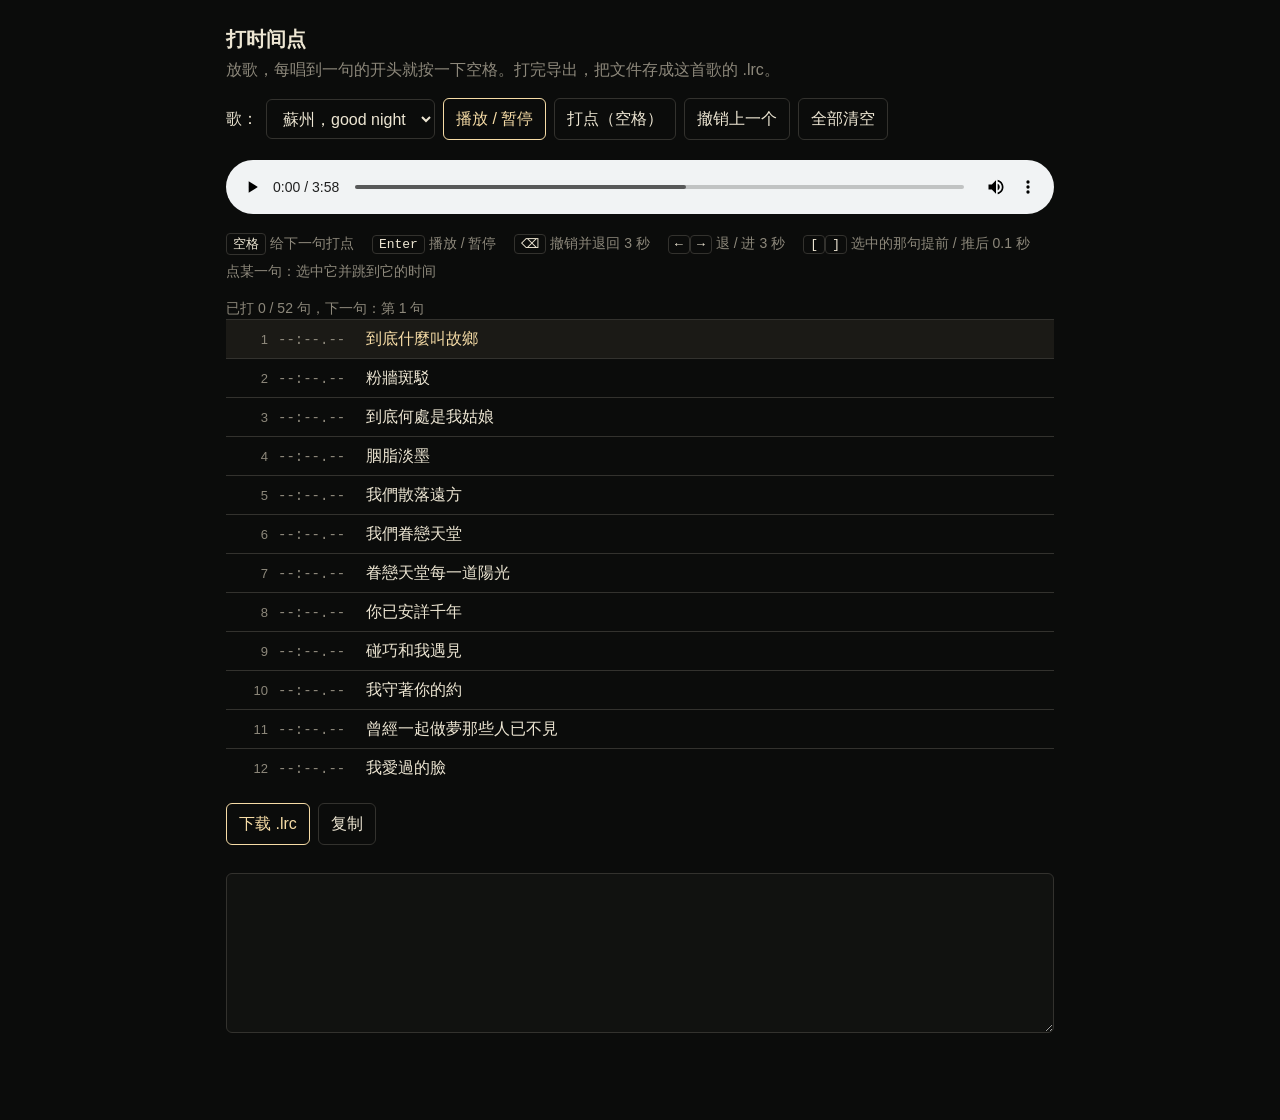
==== tools/timing.html @ f3742dd7 "Add lyrics for 蘇州，good night and a tap-to-time tool Lyrics are split one phrase per line and convert" ====
<!doctype html>
<html lang="zh-Hans">
<head>
<meta charset="utf-8">
<meta name="viewport" content="width=device-width, initial-scale=1">
<title>打时间点</title>
<link rel="icon" href="data:,">
<style>
  :root { --bg: #0B0C0B; --ink: #EDE6D3; --dim: #8d887b; --line: #33322e; --hot: #F6DCA6; }
  * { box-sizing: border-box; }
  body { margin: 0; background: var(--bg); color: var(--ink); font: 16px/1.5 -apple-system, "PingFang SC", "Microsoft YaHei", sans-serif; }
  main { max-width: 860px; margin: 0 auto; padding: 24px 16px 80px; }
  h1 { font-size: 20px; margin: 0 0 4px; font-weight: 600; }
  p { margin: 0 0 12px; color: var(--dim); }
  .bar { display: flex; flex-wrap: wrap; gap: 8px; align-items: center; margin: 16px 0; }
  select, button { font: inherit; color: var(--ink); background: none; border: 1px solid var(--line); border-radius: 6px; padding: 8px 12px; min-height: 40px; }
  button { cursor: pointer; }
  button:hover, select:hover { border-color: var(--dim); }
  button.primary { border-color: var(--hot); color: var(--hot); }
  audio { width: 100%; margin: 4px 0 12px; }
  kbd { display: inline-block; min-width: 22px; padding: 1px 6px; border: 1px solid var(--line); border-radius: 4px; font: 13px ui-monospace, Menlo, monospace; color: var(--ink); text-align: center; }
  .keys { display: flex; flex-wrap: wrap; gap: 6px 18px; color: var(--dim); font-size: 14px; margin-bottom: 16px; }
  ol { list-style: none; margin: 0; padding: 0; border-top: 1px solid var(--line); max-height: 52vh; overflow: auto; }
  li { display: grid; grid-template-columns: 34px 78px 1fr; gap: 10px; align-items: baseline; padding: 7px 8px; border-bottom: 1px solid var(--line); cursor: pointer; }
  li .n { color: var(--dim); font-size: 13px; text-align: right; }
  li .t { font: 14px ui-monospace, Menlo, monospace; color: var(--dim); }
  li.done .t { color: var(--ink); }
  li.next { background: #1b1a16; }
  li.next .x { color: var(--hot); }
  li.playing .x { font-weight: 600; }
  li.sel { outline: 1px solid var(--hot); outline-offset: -1px; }
  #status { color: var(--dim); font-size: 14px; }
  textarea { width: 100%; height: 160px; margin-top: 12px; background: #111210; color: var(--ink); border: 1px solid var(--line); border-radius: 6px; padding: 10px; font: 13px/1.5 ui-monospace, Menlo, monospace; }
</style>
</head>
<body>
<main>
<h1>打时间点</h1>
<p>放歌，每唱到一句的开头就按一下空格。打完导出，把文件存成这首歌的 .lrc。</p>

<div class="bar">
  <label for="song">歌：</label>
  <select id="song"></select>
  <button id="play" class="primary" type="button">播放 / 暂停</button>
  <button id="stamp" type="button">打点（空格）</button>
  <button id="undo" type="button">撤销上一个</button>
  <button id="reset" type="button">全部清空</button>
</div>

<audio id="audio" controls preload="auto"></audio>

<div class="keys">
  <span><kbd>空格</kbd> 给下一句打点</span>
  <span><kbd>Enter</kbd> 播放 / 暂停</span>
  <span><kbd>⌫</kbd> 撤销并退回 3 秒</span>
  <span><kbd>←</kbd><kbd>→</kbd> 退 / 进 3 秒</span>
  <span><kbd>[</kbd><kbd>]</kbd> 选中的那句提前 / 推后 0.1 秒</span>
  <span>点某一句：选中它并跳到它的时间</span>
</div>

<div id="status"></div>
<ol id="lines"></ol>

<div class="bar">
  <button id="download" class="primary" type="button">下载 .lrc</button>
  <button id="copy" type="button">复制</button>
  <span id="saved" style="color: var(--dim); font-size: 14px"></span>
</div>
<textarea id="out" readonly aria-label="导出的 LRC"></textarea>
</main>

<script>
const $ = (s) => document.querySelector(s);
const audio = $('#audio');
const list = $('#lines');
let songs = [];
let song = null;
let lines = [];      // [{ text, t }]，t 为 null 表示还没打点
let sel = -1;

const fmt = (t) => {
  if (t == null) return '--:--.--';
  const m = Math.floor(t / 60);
  const s = (t - m * 60).toFixed(2).padStart(5, '0');
  return String(m).padStart(2, '0') + ':' + s;
};
const nextIndex = () => lines.findIndex((l) => l.t == null);
const storeKey = () => 'timing:' + song.id;

function toLrc() {
  return lines.filter((l) => l.t != null).map((l) => `[${fmt(l.t)}]${l.text}`).join('\n') + '\n';
}

function save() {
  try { localStorage.setItem(storeKey(), JSON.stringify(lines.map((l) => l.t))); } catch (e) { /* 存不了就算了 */ }
}

function render() {
  const next = nextIndex();
  const now = audio.currentTime;
  let playing = -1;
  lines.forEach((l, i) => { if (l.t != null && l.t <= now) playing = i; });
  list.innerHTML = lines.map((l, i) => {
    const cls = [l.t != null ? 'done' : '', i === next ? 'next' : '', i === playing ? 'playing' : '', i === sel ? 'sel' : ''].join(' ');
    return `<li class="${cls}" data-i="${i}"><span class="n">${i + 1}</span><span class="t">${fmt(l.t)}</span><span class="x"></span></li>`;
  }).join('');
  list.querySelectorAll('li').forEach((li, i) => { li.querySelector('.x').textContent = lines[i].text; });
  const done = lines.filter((l) => l.t != null).length;
  $('#status').textContent = `已打 ${done} / ${lines.length} 句` + (next >= 0 ? `，下一句：第 ${next + 1} 句` : '，全部打完了');
  $('#out').value = toLrc();
  const focus = list.querySelector('li.next') || list.querySelector('li.playing');
  if (focus && !audio.paused) focus.scrollIntoView({ block: 'center' });
}

function stamp() {
  const i = nextIndex();
  if (i < 0) return;
  lines[i].t = Math.max(0, Math.round(audio.currentTime * 100) / 100);
  sel = i;
  save();
  render();
}

function undo() {
  let i = -1;
  lines.forEach((l, k) => { if (l.t != null) i = k; });
  if (i < 0) return;
  lines[i].t = null;
  sel = -1;
  audio.currentTime = Math.max(0, audio.currentTime - 3);
  save();
  render();
}

function nudge(d) {
  if (sel < 0 || lines[sel].t == null) return;
  lines[sel].t = Math.max(0, Math.round((lines[sel].t + d) * 100) / 100);
  audio.currentTime = lines[sel].t;
  save();
  render();
}

async function load(id) {
  song = songs.find((s) => s.id === id);
  audio.src = '../' + song.audio;
  let texts = [];
  let times = [];
  if (song.lyricsText) {
    const raw = await (await fetch('../' + song.lyricsText)).text();
    texts = raw.split(/\r?\n/).map((s) => s.trim()).filter(Boolean);
  }
  try { times = JSON.parse(localStorage.getItem(storeKey()) || '[]'); } catch (e) { times = []; }
  lines = texts.map((text, i) => ({ text, t: typeof times[i] === 'number' ? times[i] : null }));
  sel = -1;
  $('#saved').textContent = lines.some((l) => l.t != null) ? '已恢复上次打到一半的进度' : '';
  if (!texts.length) $('#status').textContent = '这首歌还没有歌词文本（songs.json 里的 lyricsText）';
  render();
}

$('#play').onclick = () => { if (audio.paused) audio.play(); else audio.pause(); };
$('#stamp').onclick = stamp;
$('#undo').onclick = undo;
$('#reset').onclick = () => {
  if (!confirm('清空这首歌已经打好的所有时间点？')) return;
  lines.forEach((l) => { l.t = null; });
  sel = -1; save(); render();
};
$('#song').onchange = (e) => load(e.target.value);
$('#copy').onclick = async () => { await navigator.clipboard.writeText(toLrc()); $('#saved').textContent = '已复制'; };
$('#download').onclick = () => {
  const a = document.createElement('a');
  a.href = URL.createObjectURL(new Blob([toLrc()], { type: 'text/plain;charset=utf-8' }));
  a.download = song.id + '.lrc';
  a.click();
  URL.revokeObjectURL(a.href);
  $('#saved').textContent = '已下载 ' + song.id + '.lrc，放进 lyrics 文件夹替换原来的即可';
};
list.onclick = (e) => {
  const li = e.target.closest('li');
  if (!li) return;
  sel = Number(li.dataset.i);
  if (lines[sel].t != null) audio.currentTime = lines[sel].t;
  render();
};
audio.addEventListener('timeupdate', render);
// 按钮和播放条不留焦点，否则空格会同时触发它们自己的动作
document.addEventListener('click', (e) => { if (e.target.closest('button')) e.target.closest('button').blur(); });
audio.addEventListener('focus', () => audio.blur());

document.addEventListener('keydown', (e) => {
  if (e.target.tagName === 'SELECT' || e.target.tagName === 'TEXTAREA') return;
  if (e.key === ' ') { e.preventDefault(); stamp(); }
  else if (e.key === 'Enter') { e.preventDefault(); $('#play').onclick(); }
  else if (e.key === 'Backspace') { e.preventDefault(); undo(); }
  else if (e.key === 'ArrowLeft') { e.preventDefault(); audio.currentTime = Math.max(0, audio.currentTime - 3); }
  else if (e.key === 'ArrowRight') { e.preventDefault(); audio.currentTime += 3; }
  else if (e.key === '[') nudge(-0.1);
  else if (e.key === ']') nudge(0.1);
});

(async () => {
  const data = await (await fetch('../songs.json')).json();
  songs = data.songs.filter((s) => !s.dev);
  $('#song').innerHTML = songs.map((s) => `<option value="${s.id}"></option>`).join('');
  [...$('#song').options].forEach((o, i) => { o.textContent = songs[i].title; });
  if (songs.length) load(songs[0].id);
})();
</script>
</body>
</html>
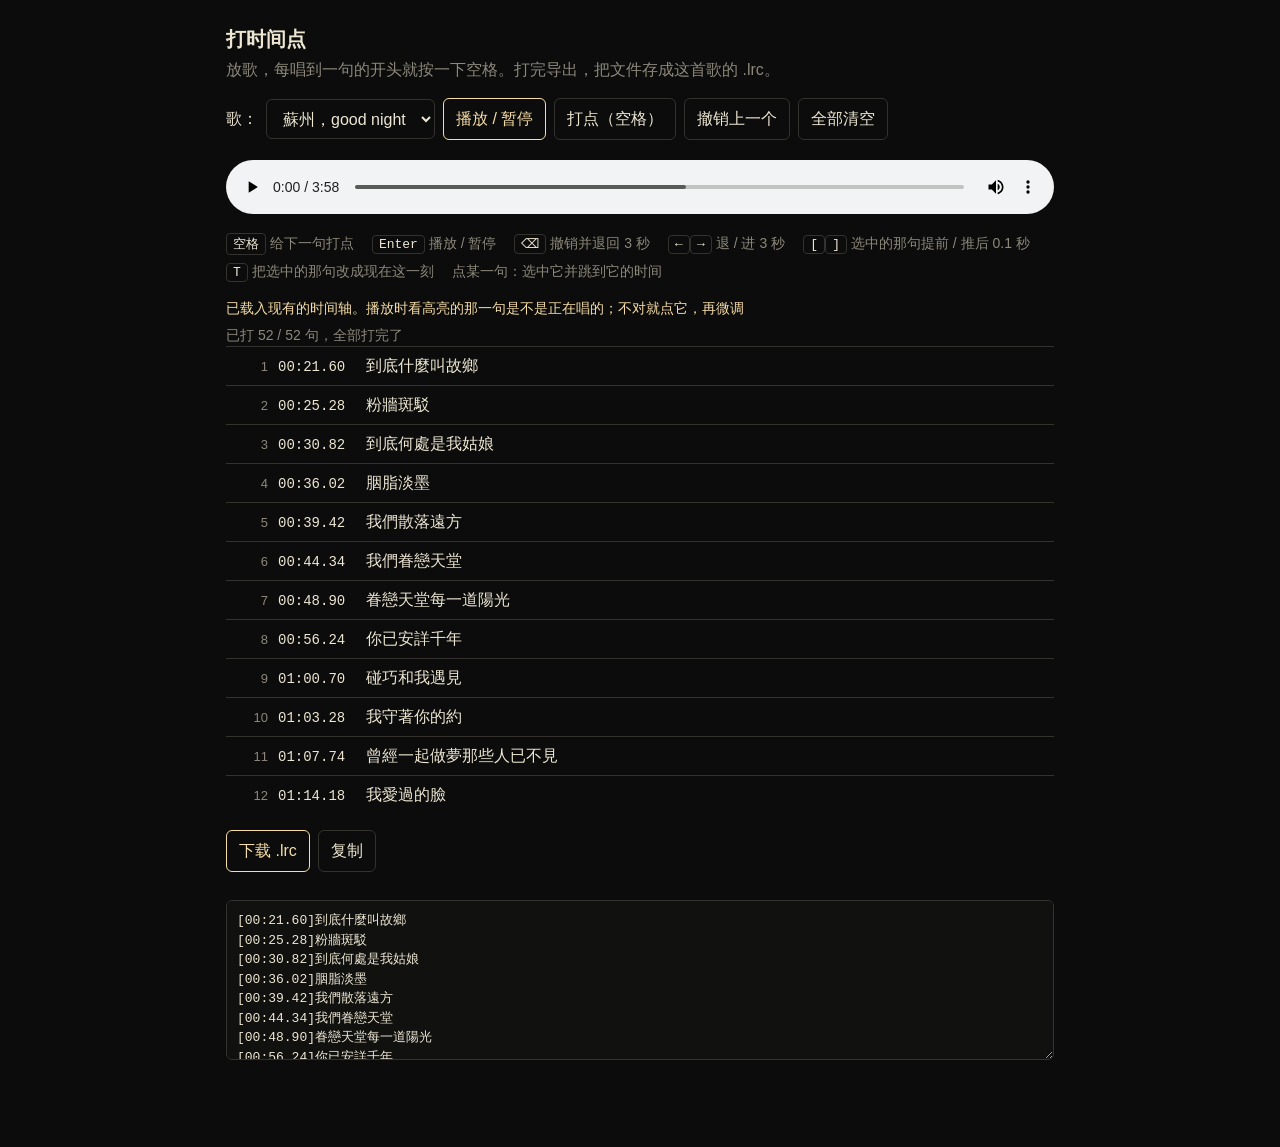
==== commit d6a2e8da: "Time the lyrics of 蘇州，good night with automatic alignment tools/align.py aligns a song's lyric text " ====
--- a/tools/timing.html
+++ b/tools/timing.html
@@ -55,16 +55,18 @@
   <span><kbd>⌫</kbd> 撤销并退回 3 秒</span>
   <span><kbd>←</kbd><kbd>→</kbd> 退 / 进 3 秒</span>
   <span><kbd>[</kbd><kbd>]</kbd> 选中的那句提前 / 推后 0.1 秒</span>
+  <span><kbd>T</kbd> 把选中的那句改成现在这一刻</span>
   <span>点某一句：选中它并跳到它的时间</span>
 </div>
 
+<div id="saved" style="color: var(--hot); font-size: 14px; margin-bottom: 6px"></div>
 <div id="status"></div>
 <ol id="lines"></ol>
 
 <div class="bar">
   <button id="download" class="primary" type="button">下载 .lrc</button>
   <button id="copy" type="button">复制</button>
-  <span id="saved" style="color: var(--dim); font-size: 14px"></span>
+  <span id="done" style="color: var(--dim); font-size: 14px"></span>
 </div>
 <textarea id="out" readonly aria-label="导出的 LRC"></textarea>
 </main>
@@ -140,6 +142,14 @@
   render();
 }
 
+/** 把选中的那一句改成"现在正在播的这一刻" */
+function retime() {
+  if (sel < 0) return;
+  lines[sel].t = Math.max(0, Math.round(audio.currentTime * 100) / 100);
+  save();
+  render();
+}
+
 async function load(id) {
   song = songs.find((s) => s.id === id);
   audio.src = '../' + song.audio;
@@ -150,9 +160,21 @@
     texts = raw.split(/\r?\n/).map((s) => s.trim()).filter(Boolean);
   }
   try { times = JSON.parse(localStorage.getItem(storeKey()) || '[]'); } catch (e) { times = []; }
+  let note = times.some((t) => typeof t === 'number') ? '已恢复你上次改到一半的进度' : '';
+  // 没有自己打过的进度时，载入现有的 .lrc（比如自动对齐的初稿）来校对
+  if (!note && song.lyrics) {
+    try {
+      const raw = await (await fetch('../' + song.lyrics, { cache: 'no-store' })).text();
+      const rows = raw.split(/\r?\n/).map((r) => r.match(/^\[(\d+):(\d+(?:\.\d+)?)\]/)).filter(Boolean);
+      if (!/^佔位/.test(raw) && rows.length === texts.length) {
+        times = rows.map((m) => Number(m[1]) * 60 + Number(m[2]));
+        note = '已载入现有的时间轴。播放时看高亮的那一句是不是正在唱的；不对就点它，再微调';
+      }
+    } catch (e) { /* 没有就从头打 */ }
+  }
   lines = texts.map((text, i) => ({ text, t: typeof times[i] === 'number' ? times[i] : null }));
   sel = -1;
-  $('#saved').textContent = lines.some((l) => l.t != null) ? '已恢复上次打到一半的进度' : '';
+  $('#saved').textContent = note;
   if (!texts.length) $('#status').textContent = '这首歌还没有歌词文本（songs.json 里的 lyricsText）';
   render();
 }
@@ -166,14 +188,14 @@
   sel = -1; save(); render();
 };
 $('#song').onchange = (e) => load(e.target.value);
-$('#copy').onclick = async () => { await navigator.clipboard.writeText(toLrc()); $('#saved').textContent = '已复制'; };
+$('#copy').onclick = async () => { await navigator.clipboard.writeText(toLrc()); $('#done').textContent = '已复制'; };
 $('#download').onclick = () => {
   const a = document.createElement('a');
   a.href = URL.createObjectURL(new Blob([toLrc()], { type: 'text/plain;charset=utf-8' }));
   a.download = song.id + '.lrc';
   a.click();
   URL.revokeObjectURL(a.href);
-  $('#saved').textContent = '已下载 ' + song.id + '.lrc，放进 lyrics 文件夹替换原来的即可';
+  $('#done').textContent = '已下载 ' + song.id + '.lrc，放进 lyrics 文件夹替换原来的即可';
 };
 list.onclick = (e) => {
   const li = e.target.closest('li');
@@ -196,6 +218,7 @@
   else if (e.key === 'ArrowRight') { e.preventDefault(); audio.currentTime += 3; }
   else if (e.key === '[') nudge(-0.1);
   else if (e.key === ']') nudge(0.1);
+  else if (e.key === 't' || e.key === 'T') retime();
 });
 
 (async () => {
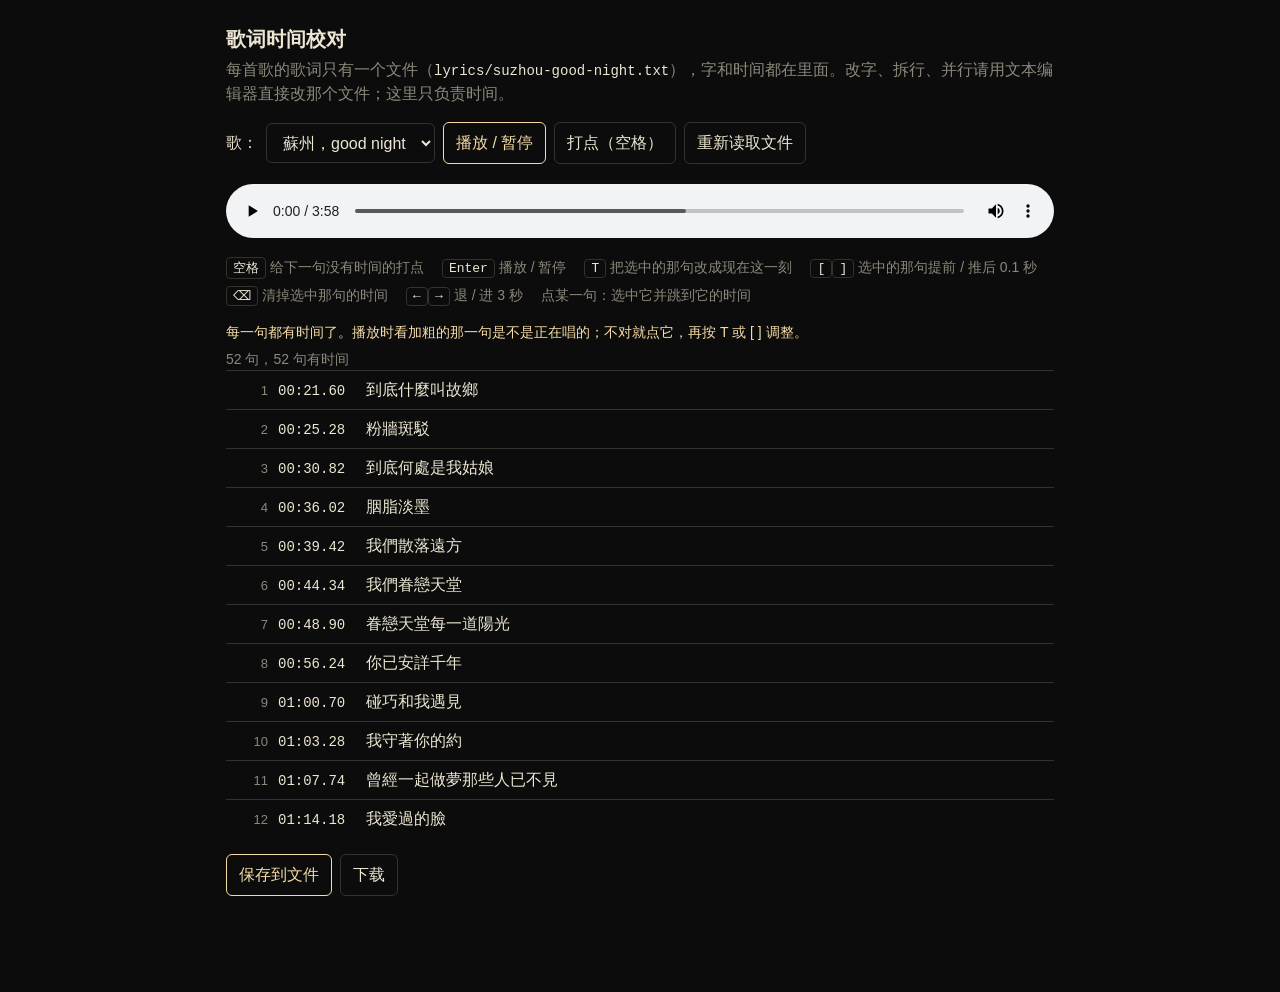
==== commit 8f5dd2d0: "Keep each song's lyrics in a single file lyrics/<id>.txt now holds both the words and the times, one" ====
--- a/tools/timing.html
+++ b/tools/timing.html
@@ -3,7 +3,7 @@
 <head>
 <meta charset="utf-8">
 <meta name="viewport" content="width=device-width, initial-scale=1">
-<title>打时间点</title>
+<title>歌词时间校对</title>
 <link rel="icon" href="data:,">
 <style>
   :root { --bg: #0B0C0B; --ink: #EDE6D3; --dim: #8d887b; --line: #33322e; --hot: #F6DCA6; }
@@ -12,6 +12,7 @@
   main { max-width: 860px; margin: 0 auto; padding: 24px 16px 80px; }
   h1 { font-size: 20px; margin: 0 0 4px; font-weight: 600; }
   p { margin: 0 0 12px; color: var(--dim); }
+  code { font: 14px ui-monospace, Menlo, monospace; color: var(--ink); }
   .bar { display: flex; flex-wrap: wrap; gap: 8px; align-items: center; margin: 16px 0; }
   select, button { font: inherit; color: var(--ink); background: none; border: 1px solid var(--line); border-radius: 6px; padding: 8px 12px; min-height: 40px; }
   button { cursor: pointer; }
@@ -29,46 +30,44 @@
   li.next .x { color: var(--hot); }
   li.playing .x { font-weight: 600; }
   li.sel { outline: 1px solid var(--hot); outline-offset: -1px; }
+  #note { color: var(--hot); font-size: 14px; min-height: 21px; margin-bottom: 6px; }
   #status { color: var(--dim); font-size: 14px; }
-  textarea { width: 100%; height: 160px; margin-top: 12px; background: #111210; color: var(--ink); border: 1px solid var(--line); border-radius: 6px; padding: 10px; font: 13px/1.5 ui-monospace, Menlo, monospace; }
 </style>
 </head>
 <body>
 <main>
-<h1>打时间点</h1>
-<p>放歌，每唱到一句的开头就按一下空格。打完导出，把文件存成这首歌的 .lrc。</p>
+<h1>歌词时间校对</h1>
+<p>每首歌的歌词只有一个文件（<code id="path"></code>），字和时间都在里面。改字、拆行、并行请用文本编辑器直接改那个文件；这里只负责时间。</p>
 
 <div class="bar">
   <label for="song">歌：</label>
   <select id="song"></select>
   <button id="play" class="primary" type="button">播放 / 暂停</button>
   <button id="stamp" type="button">打点（空格）</button>
-  <button id="undo" type="button">撤销上一个</button>
-  <button id="reset" type="button">全部清空</button>
+  <button id="reload" type="button">重新读取文件</button>
 </div>
 
 <audio id="audio" controls preload="auto"></audio>
 
 <div class="keys">
-  <span><kbd>空格</kbd> 给下一句打点</span>
+  <span><kbd>空格</kbd> 给下一句没有时间的打点</span>
   <span><kbd>Enter</kbd> 播放 / 暂停</span>
-  <span><kbd>⌫</kbd> 撤销并退回 3 秒</span>
+  <span><kbd>T</kbd> 把选中的那句改成现在这一刻</span>
+  <span><kbd>[</kbd><kbd>]</kbd> 选中的那句提前 / 推后 0.1 秒</span>
+  <span><kbd>⌫</kbd> 清掉选中那句的时间</span>
   <span><kbd>←</kbd><kbd>→</kbd> 退 / 进 3 秒</span>
-  <span><kbd>[</kbd><kbd>]</kbd> 选中的那句提前 / 推后 0.1 秒</span>
-  <span><kbd>T</kbd> 把选中的那句改成现在这一刻</span>
   <span>点某一句：选中它并跳到它的时间</span>
 </div>
 
-<div id="saved" style="color: var(--hot); font-size: 14px; margin-bottom: 6px"></div>
+<div id="note"></div>
 <div id="status"></div>
 <ol id="lines"></ol>
 
 <div class="bar">
-  <button id="download" class="primary" type="button">下载 .lrc</button>
-  <button id="copy" type="button">复制</button>
+  <button id="save" class="primary" type="button">保存到文件</button>
+  <button id="download" type="button">下载</button>
   <span id="done" style="color: var(--dim); font-size: 14px"></span>
 </div>
-<textarea id="out" readonly aria-label="导出的 LRC"></textarea>
 </main>
 
 <script>
@@ -77,8 +76,10 @@
 const list = $('#lines');
 let songs = [];
 let song = null;
-let lines = [];      // [{ text, t }]，t 为 null 表示还没打点
+let header = [];     // 文件开头的 # 说明行，保存时原样写回
+let lines = [];      // [{ text, t }]，t 为 null 表示还没有时间
 let sel = -1;
+let dirty = false;
 
 const fmt = (t) => {
   if (t == null) return '--:--.--';
@@ -86,16 +87,29 @@
   const s = (t - m * 60).toFixed(2).padStart(5, '0');
   return String(m).padStart(2, '0') + ':' + s;
 };
+const round = (t) => Math.max(0, Math.round(t * 100) / 100);
 const nextIndex = () => lines.findIndex((l) => l.t == null);
-const storeKey = () => 'timing:' + song.id;
-
-function toLrc() {
-  return lines.filter((l) => l.t != null).map((l) => `[${fmt(l.t)}]${l.text}`).join('\n') + '\n';
-}
-
-function save() {
-  try { localStorage.setItem(storeKey(), JSON.stringify(lines.map((l) => l.t))); } catch (e) { /* 存不了就算了 */ }
-}
+
+function parse(raw) {
+  header = [];
+  const out = [];
+  for (const r of raw.split(/\r?\n/)) {
+    const line = r.trim();
+    if (line.startsWith('#')) { if (!out.length) header.push(r); continue; }
+    if (!line) continue;
+    const m = line.match(/^\[(\d+):(\d+(?:\.\d+)?)\]\s*(.*)$/);
+    if (m) { if (m[3]) out.push({ text: m[3], t: Number(m[1]) * 60 + Number(m[2]) }); }
+    else out.push({ text: line, t: null });
+  }
+  return out;
+}
+
+function serialize() {
+  const head = header.length ? header.join('\n') + '\n\n' : '';
+  return head + lines.map((l) => (l.t == null ? l.text : `[${fmt(l.t)}] ${l.text}`)).join('\n') + '\n';
+}
+
+function touch() { dirty = true; $('#done').textContent = '有改动还没保存'; }
 
 function render() {
   const next = nextIndex();
@@ -108,94 +122,85 @@
   }).join('');
   list.querySelectorAll('li').forEach((li, i) => { li.querySelector('.x').textContent = lines[i].text; });
   const done = lines.filter((l) => l.t != null).length;
-  $('#status').textContent = `已打 ${done} / ${lines.length} 句` + (next >= 0 ? `，下一句：第 ${next + 1} 句` : '，全部打完了');
-  $('#out').value = toLrc();
-  const focus = list.querySelector('li.next') || list.querySelector('li.playing');
+  const order = lines.filter((l) => l.t != null).some((l, i, a) => i > 0 && l.t < a[i - 1].t);
+  $('#status').textContent = `${lines.length} 句，${done} 句有时间` + (next >= 0 ? `，下一句要打点的是第 ${next + 1} 句` : '')
+    + (order ? '。注意：有的句子时间比上一句还早' : '');
+  const focus = list.querySelector('li.playing') || list.querySelector('li.next');
   if (focus && !audio.paused) focus.scrollIntoView({ block: 'center' });
 }
 
 function stamp() {
   const i = nextIndex();
   if (i < 0) return;
-  lines[i].t = Math.max(0, Math.round(audio.currentTime * 100) / 100);
+  lines[i].t = round(audio.currentTime);
   sel = i;
-  save();
-  render();
-}
-
-function undo() {
-  let i = -1;
-  lines.forEach((l, k) => { if (l.t != null) i = k; });
-  if (i < 0) return;
-  lines[i].t = null;
-  sel = -1;
-  audio.currentTime = Math.max(0, audio.currentTime - 3);
-  save();
-  render();
+  touch(); render();
+}
+
+function retime() {
+  if (sel < 0) return;
+  lines[sel].t = round(audio.currentTime);
+  touch(); render();
 }
 
 function nudge(d) {
   if (sel < 0 || lines[sel].t == null) return;
-  lines[sel].t = Math.max(0, Math.round((lines[sel].t + d) * 100) / 100);
+  lines[sel].t = round(lines[sel].t + d);
   audio.currentTime = lines[sel].t;
-  save();
+  touch(); render();
+}
+
+function clearSel() {
+  if (sel < 0 || lines[sel].t == null) return;
+  lines[sel].t = null;
+  touch(); render();
+}
+
+async function load(id) {
+  if (dirty && !confirm('有改动还没保存，确定丢掉？')) { $('#song').value = song.id; return; }
+  song = songs.find((s) => s.id === id);
+  $('#path').textContent = song.lyrics || '（这首歌在 songs.json 里还没有 lyrics）';
+  if (audio.src.split('/').pop() !== song.audio.split('/').pop()) audio.src = '../' + song.audio;
+  lines = [];
+  if (song.lyrics) {
+    try {
+      const res = await fetch('../' + song.lyrics, { cache: 'no-store' });
+      if (res.ok) lines = parse(await res.text());
+    } catch (e) { /* 读不到就当作空的 */ }
+  }
+  sel = -1;
+  dirty = false;
+  $('#done').textContent = '';
+  const missing = lines.filter((l) => l.t == null).length;
+  $('#note').textContent = !lines.length ? '这首歌还没有歌词。先把歌词一行一句写进上面那个文件。'
+    : missing ? `有 ${missing} 句还没有时间。放歌，唱到那一句的开头时按空格。`
+    : '每一句都有时间了。播放时看加粗的那一句是不是正在唱的；不对就点它，再按 T 或 [ ] 调整。';
   render();
 }
 
-/** 把选中的那一句改成"现在正在播的这一刻" */
-function retime() {
-  if (sel < 0) return;
-  lines[sel].t = Math.max(0, Math.round(audio.currentTime * 100) / 100);
-  save();
-  render();
-}
-
-async function load(id) {
-  song = songs.find((s) => s.id === id);
-  audio.src = '../' + song.audio;
-  let texts = [];
-  let times = [];
-  if (song.lyricsText) {
-    const raw = await (await fetch('../' + song.lyricsText)).text();
-    texts = raw.split(/\r?\n/).map((s) => s.trim()).filter(Boolean);
+async function save() {
+  if (!song.lyrics) return;
+  try {
+    const res = await fetch('../' + song.lyrics, { method: 'PUT', body: serialize(), headers: { 'Content-Type': 'text/plain; charset=utf-8' } });
+    if (!res.ok) throw new Error(String(res.status));
+    dirty = false;
+    $('#done').textContent = '已保存到 ' + song.lyrics + '，刷新网页就能看到';
+  } catch (e) {
+    $('#done').textContent = '这里没法直接保存（需要用 dev-server.py 在本机打开）。请点"下载"，再替换原文件。';
   }
-  try { times = JSON.parse(localStorage.getItem(storeKey()) || '[]'); } catch (e) { times = []; }
-  let note = times.some((t) => typeof t === 'number') ? '已恢复你上次改到一半的进度' : '';
-  // 没有自己打过的进度时，载入现有的 .lrc（比如自动对齐的初稿）来校对
-  if (!note && song.lyrics) {
-    try {
-      const raw = await (await fetch('../' + song.lyrics, { cache: 'no-store' })).text();
-      const rows = raw.split(/\r?\n/).map((r) => r.match(/^\[(\d+):(\d+(?:\.\d+)?)\]/)).filter(Boolean);
-      if (!/^佔位/.test(raw) && rows.length === texts.length) {
-        times = rows.map((m) => Number(m[1]) * 60 + Number(m[2]));
-        note = '已载入现有的时间轴。播放时看高亮的那一句是不是正在唱的；不对就点它，再微调';
-      }
-    } catch (e) { /* 没有就从头打 */ }
-  }
-  lines = texts.map((text, i) => ({ text, t: typeof times[i] === 'number' ? times[i] : null }));
-  sel = -1;
-  $('#saved').textContent = note;
-  if (!texts.length) $('#status').textContent = '这首歌还没有歌词文本（songs.json 里的 lyricsText）';
-  render();
 }
 
 $('#play').onclick = () => { if (audio.paused) audio.play(); else audio.pause(); };
 $('#stamp').onclick = stamp;
-$('#undo').onclick = undo;
-$('#reset').onclick = () => {
-  if (!confirm('清空这首歌已经打好的所有时间点？')) return;
-  lines.forEach((l) => { l.t = null; });
-  sel = -1; save(); render();
-};
+$('#reload').onclick = () => load(song.id);
+$('#save').onclick = save;
 $('#song').onchange = (e) => load(e.target.value);
-$('#copy').onclick = async () => { await navigator.clipboard.writeText(toLrc()); $('#done').textContent = '已复制'; };
 $('#download').onclick = () => {
   const a = document.createElement('a');
-  a.href = URL.createObjectURL(new Blob([toLrc()], { type: 'text/plain;charset=utf-8' }));
-  a.download = song.id + '.lrc';
+  a.href = URL.createObjectURL(new Blob([serialize()], { type: 'text/plain;charset=utf-8' }));
+  a.download = song.lyrics.split('/').pop();
   a.click();
   URL.revokeObjectURL(a.href);
-  $('#done').textContent = '已下载 ' + song.id + '.lrc，放进 lyrics 文件夹替换原来的即可';
 };
 list.onclick = (e) => {
   const li = e.target.closest('li');
@@ -206,14 +211,15 @@
 };
 audio.addEventListener('timeupdate', render);
 // 按钮和播放条不留焦点，否则空格会同时触发它们自己的动作
-document.addEventListener('click', (e) => { if (e.target.closest('button')) e.target.closest('button').blur(); });
+document.addEventListener('click', (e) => { const b = e.target.closest('button'); if (b) b.blur(); });
 audio.addEventListener('focus', () => audio.blur());
+window.addEventListener('beforeunload', (e) => { if (dirty) { e.preventDefault(); e.returnValue = ''; } });
 
 document.addEventListener('keydown', (e) => {
-  if (e.target.tagName === 'SELECT' || e.target.tagName === 'TEXTAREA') return;
+  if (e.target.tagName === 'SELECT') return;
   if (e.key === ' ') { e.preventDefault(); stamp(); }
   else if (e.key === 'Enter') { e.preventDefault(); $('#play').onclick(); }
-  else if (e.key === 'Backspace') { e.preventDefault(); undo(); }
+  else if (e.key === 'Backspace') { e.preventDefault(); clearSel(); }
   else if (e.key === 'ArrowLeft') { e.preventDefault(); audio.currentTime = Math.max(0, audio.currentTime - 3); }
   else if (e.key === 'ArrowRight') { e.preventDefault(); audio.currentTime += 3; }
   else if (e.key === '[') nudge(-0.1);
@@ -222,7 +228,7 @@
 });
 
 (async () => {
-  const data = await (await fetch('../songs.json')).json();
+  const data = await (await fetch('../songs.json', { cache: 'no-store' })).json();
   songs = data.songs.filter((s) => !s.dev);
   $('#song').innerHTML = songs.map((s) => `<option value="${s.id}"></option>`).join('');
   [...$('#song').options].forEach((o, i) => { o.textContent = songs[i].title; });
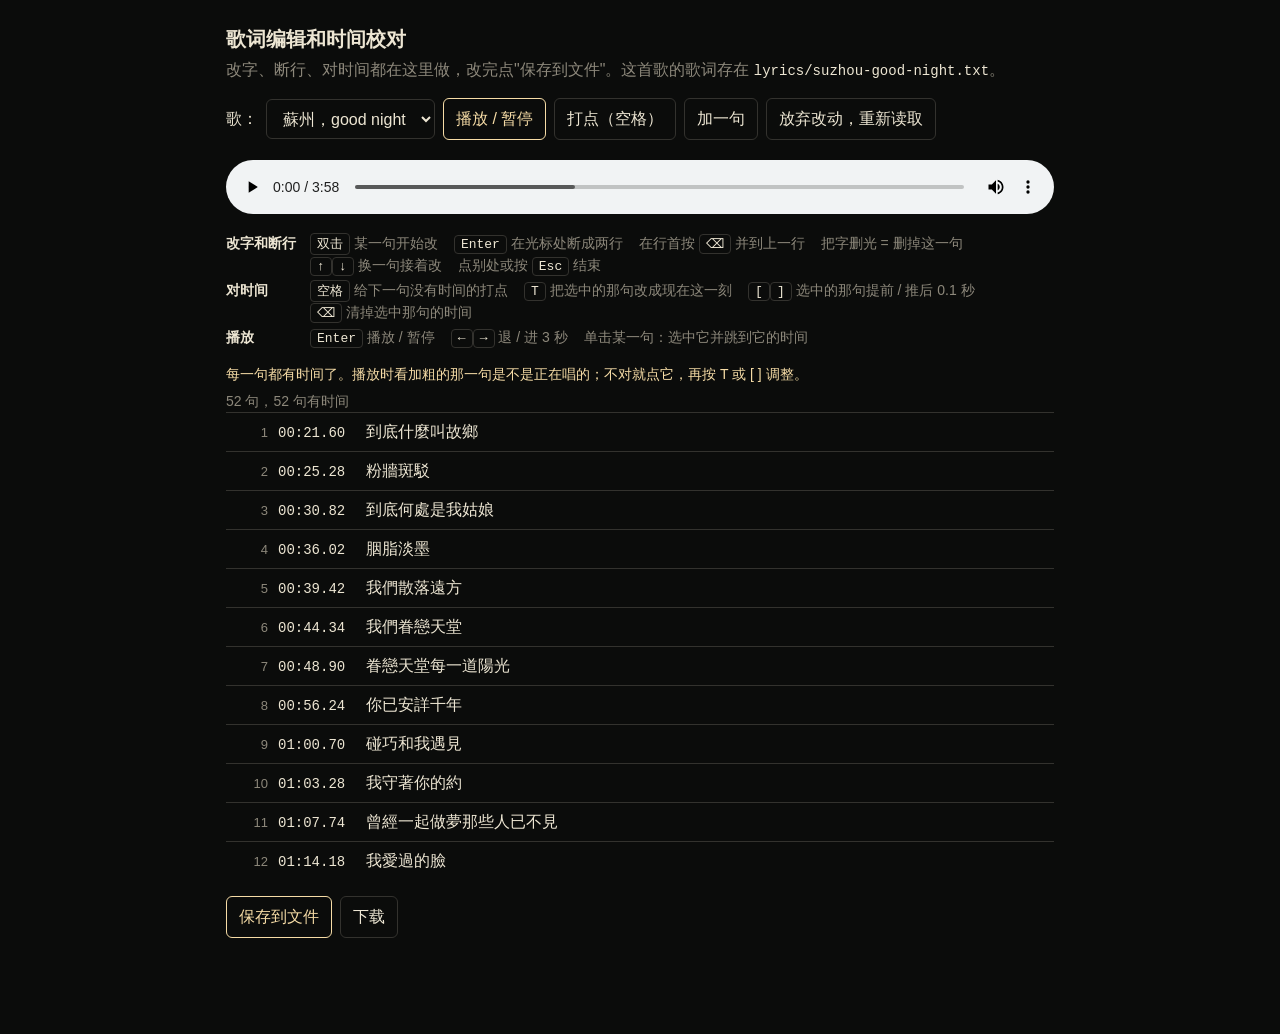
==== commit f19cd062: "Edit lyric text and line breaks inside the timing tool Double-click a line to edit it. Enter splits " ====
--- a/tools/timing.html
+++ b/tools/timing.html
@@ -3,7 +3,7 @@
 <head>
 <meta charset="utf-8">
 <meta name="viewport" content="width=device-width, initial-scale=1">
-<title>歌词时间校对</title>
+<title>歌词编辑和时间校对</title>
 <link rel="icon" href="data:,">
 <style>
   :root { --bg: #0B0C0B; --ink: #EDE6D3; --dim: #8d887b; --line: #33322e; --hot: #F6DCA6; }
@@ -20,7 +20,9 @@
   button.primary { border-color: var(--hot); color: var(--hot); }
   audio { width: 100%; margin: 4px 0 12px; }
   kbd { display: inline-block; min-width: 22px; padding: 1px 6px; border: 1px solid var(--line); border-radius: 4px; font: 13px ui-monospace, Menlo, monospace; color: var(--ink); text-align: center; }
-  .keys { display: flex; flex-wrap: wrap; gap: 6px 18px; color: var(--dim); font-size: 14px; margin-bottom: 16px; }
+  .keys { display: grid; grid-template-columns: auto 1fr; gap: 4px 14px; color: var(--dim); font-size: 14px; margin-bottom: 16px; }
+  .keys b { color: var(--ink); font-weight: 600; white-space: nowrap; }
+  .keys span span { display: inline-block; margin-right: 16px; }
   ol { list-style: none; margin: 0; padding: 0; border-top: 1px solid var(--line); max-height: 52vh; overflow: auto; }
   li { display: grid; grid-template-columns: 34px 78px 1fr; gap: 10px; align-items: baseline; padding: 7px 8px; border-bottom: 1px solid var(--line); cursor: pointer; }
   li .n { color: var(--dim); font-size: 13px; text-align: right; }
@@ -30,33 +32,34 @@
   li.next .x { color: var(--hot); }
   li.playing .x { font-weight: 600; }
   li.sel { outline: 1px solid var(--hot); outline-offset: -1px; }
+  li input.x { font: inherit; color: var(--ink); background: #1b1a16; border: 1px solid var(--hot); border-radius: 4px; padding: 2px 6px; margin: -3px 0; width: 100%; outline: none; }
   #note { color: var(--hot); font-size: 14px; min-height: 21px; margin-bottom: 6px; }
   #status { color: var(--dim); font-size: 14px; }
 </style>
 </head>
 <body>
 <main>
-<h1>歌词时间校对</h1>
-<p>每首歌的歌词只有一个文件（<code id="path"></code>），字和时间都在里面。改字、拆行、并行请用文本编辑器直接改那个文件；这里只负责时间。</p>
+<h1>歌词编辑和时间校对</h1>
+<p>改字、断行、对时间都在这里做，改完点"保存到文件"。这首歌的歌词存在 <code id="path"></code>。</p>
 
 <div class="bar">
   <label for="song">歌：</label>
   <select id="song"></select>
   <button id="play" class="primary" type="button">播放 / 暂停</button>
   <button id="stamp" type="button">打点（空格）</button>
-  <button id="reload" type="button">重新读取文件</button>
+  <button id="add" type="button">加一句</button>
+  <button id="reload" type="button">放弃改动，重新读取</button>
 </div>
 
 <audio id="audio" controls preload="auto"></audio>
 
 <div class="keys">
-  <span><kbd>空格</kbd> 给下一句没有时间的打点</span>
-  <span><kbd>Enter</kbd> 播放 / 暂停</span>
-  <span><kbd>T</kbd> 把选中的那句改成现在这一刻</span>
-  <span><kbd>[</kbd><kbd>]</kbd> 选中的那句提前 / 推后 0.1 秒</span>
-  <span><kbd>⌫</kbd> 清掉选中那句的时间</span>
-  <span><kbd>←</kbd><kbd>→</kbd> 退 / 进 3 秒</span>
-  <span>点某一句：选中它并跳到它的时间</span>
+  <b>改字和断行</b>
+  <span><span><kbd>双击</kbd> 某一句开始改</span><span><kbd>Enter</kbd> 在光标处断成两行</span><span>在行首按 <kbd>⌫</kbd> 并到上一行</span><span>把字删光 = 删掉这一句</span><span><kbd>↑</kbd><kbd>↓</kbd> 换一句接着改</span><span>点别处或按 <kbd>Esc</kbd> 结束</span></span>
+  <b>对时间</b>
+  <span><span><kbd>空格</kbd> 给下一句没有时间的打点</span><span><kbd>T</kbd> 把选中的那句改成现在这一刻</span><span><kbd>[</kbd><kbd>]</kbd> 选中的那句提前 / 推后 0.1 秒</span><span><kbd>⌫</kbd> 清掉选中那句的时间</span></span>
+  <b>播放</b>
+  <span><span><kbd>Enter</kbd> 播放 / 暂停</span><span><kbd>←</kbd><kbd>→</kbd> 退 / 进 3 秒</span><span>单击某一句：选中它并跳到它的时间</span></span>
 </div>
 
 <div id="note"></div>
@@ -78,8 +81,10 @@
 let song = null;
 let header = [];     // 文件开头的 # 说明行，保存时原样写回
 let lines = [];      // [{ text, t }]，t 为 null 表示还没有时间
-let sel = -1;
+let sel = -1;        // 选中的句子
+let edit = -1;       // 正在改字的句子
 let dirty = false;
+let leaving = false; // 正在结束编辑，忽略随之而来的 blur
 
 const fmt = (t) => {
   if (t == null) return '--:--.--';
@@ -89,6 +94,9 @@
 };
 const round = (t) => Math.max(0, Math.round(t * 100) / 100);
 const nextIndex = () => lines.findIndex((l) => l.t == null);
+const ascii = (c) => /[\x21-\x7e]/.test(c || '');
+
+/* ---------- 读写文件 ---------- */
 
 function parse(raw) {
   header = [];
@@ -106,61 +114,159 @@
 
 function serialize() {
   const head = header.length ? header.join('\n') + '\n\n' : '';
-  return head + lines.map((l) => (l.t == null ? l.text : `[${fmt(l.t)}] ${l.text}`)).join('\n') + '\n';
+  const body = lines.filter((l) => l.text.trim());
+  return head + body.map((l) => (l.t == null ? l.text : `[${fmt(l.t)}] ${l.text}`)).join('\n') + '\n';
 }
 
 function touch() { dirty = true; $('#done').textContent = '有改动还没保存'; }
 
-function render() {
+/* ---------- 画列表 ---------- */
+
+/** 行数或正在编辑的行变了：整个列表重画 */
+function rebuild() {
+  // 重画会把旧的输入框拿掉，浏览器会当成它"失去焦点"；这不是使用者结束编辑，要忽略
+  const was = leaving;
+  leaving = true;
+  list.innerHTML = lines.map((l, i) => `<li data-i="${i}"><span class="n">${i + 1}</span><span class="t"></span>${
+    i === edit ? '<input class="x" type="text" autocomplete="off" spellcheck="false" aria-label="这一句的歌词">' : '<span class="x"></span>'}</li>`).join('');
+  leaving = was;
+  list.querySelectorAll('li').forEach((li, i) => {
+    const x = li.querySelector('.x');
+    if (i === edit) x.value = lines[i].text; else x.textContent = lines[i].text;
+  });
+  refresh();
+}
+
+/** 只更新时间、高亮和提示，不动正在输入的那一格 */
+function refresh() {
   const next = nextIndex();
   const now = audio.currentTime;
   let playing = -1;
   lines.forEach((l, i) => { if (l.t != null && l.t <= now) playing = i; });
-  list.innerHTML = lines.map((l, i) => {
-    const cls = [l.t != null ? 'done' : '', i === next ? 'next' : '', i === playing ? 'playing' : '', i === sel ? 'sel' : ''].join(' ');
-    return `<li class="${cls}" data-i="${i}"><span class="n">${i + 1}</span><span class="t">${fmt(l.t)}</span><span class="x"></span></li>`;
-  }).join('');
-  list.querySelectorAll('li').forEach((li, i) => { li.querySelector('.x').textContent = lines[i].text; });
-  const done = lines.filter((l) => l.t != null).length;
-  const order = lines.filter((l) => l.t != null).some((l, i, a) => i > 0 && l.t < a[i - 1].t);
-  $('#status').textContent = `${lines.length} 句，${done} 句有时间` + (next >= 0 ? `，下一句要打点的是第 ${next + 1} 句` : '')
-    + (order ? '。注意：有的句子时间比上一句还早' : '');
-  const focus = list.querySelector('li.playing') || list.querySelector('li.next');
-  if (focus && !audio.paused) focus.scrollIntoView({ block: 'center' });
-}
+  list.querySelectorAll('li').forEach((li, i) => {
+    const l = lines[i];
+    if (!l) return;
+    li.className = [l.t != null ? 'done' : '', i === next ? 'next' : '', i === playing ? 'playing' : '', i === sel ? 'sel' : ''].join(' ');
+    li.querySelector('.t').textContent = fmt(l.t);
+  });
+  const timed = lines.filter((l) => l.t != null);
+  const backwards = timed.some((l, i) => i > 0 && l.t < timed[i - 1].t);
+  $('#status').textContent = `${lines.length} 句，${timed.length} 句有时间`
+    + (next >= 0 ? `，下一句要打点的是第 ${next + 1} 句` : '')
+    + (backwards ? '。注意：有的句子时间比上一句还早' : '');
+  if (edit < 0 && !audio.paused) {
+    const focus = list.querySelector('li.playing') || list.querySelector('li.next');
+    if (focus) focus.scrollIntoView({ block: 'nearest' });
+  }
+}
+
+/* ---------- 改字和断行 ---------- */
+
+function startEdit(i, caret) {
+  if (i < 0 || i >= lines.length) return;
+  edit = i;
+  sel = i;
+  rebuild();
+  const input = list.querySelector('input.x');
+  if (!input) return;
+  input.focus();
+  const pos = caret == null ? input.value.length : Math.min(caret, input.value.length);
+  input.setSelectionRange(pos, pos);
+}
+
+/** 把输入框里的字收回来，结束编辑。字删光了就删掉这一句。回传这一句还在不在 */
+function endEdit() {
+  if (edit < 0) return true;
+  const input = list.querySelector('input.x');
+  const i = edit;
+  const text = input ? input.value.trim() : lines[i].text;
+  let kept = true;
+  if (text !== lines[i].text) touch();
+  if (text) lines[i].text = text;
+  else { lines.splice(i, 1); kept = false; if (sel >= lines.length) sel = lines.length - 1; touch(); }
+  edit = -1;
+  rebuild();
+  return kept;
+}
+
+function onEditKey(e) {
+  if (e.isComposing || e.keyCode === 229) return;   // 输入法正在选字
+  const input = e.target;
+  const i = edit;
+  const pos = input.selectionStart;
+  if (e.key === 'Enter') {
+    e.preventDefault();
+    const a = input.value.slice(0, pos).trim();
+    const b = input.value.slice(input.selectionEnd).trim();
+    if (!a) return;                                   // 光标在行首：没有东西可断
+    lines[i].text = a;
+    lines.splice(i + 1, 0, { text: b, t: null });     // 后半句是新的一行，还没有时间
+    touch();
+    edit = -1;
+    startEdit(i + 1, 0);
+  } else if (e.key === 'Backspace' && pos === 0 && input.selectionEnd === 0 && i > 0) {
+    e.preventDefault();
+    const prev = lines[i - 1];
+    const joint = prev.text.length;
+    const gap = ascii(prev.text.slice(-1)) && ascii(input.value[0]) ? ' ' : '';
+    prev.text = prev.text + gap + input.value.trim();
+    lines.splice(i, 1);                               // 并上去的那一句，时间就不要了
+    touch();
+    edit = -1;
+    startEdit(i - 1, joint + gap.length);
+  } else if (e.key === 'Escape') {
+    e.preventDefault();
+    endEdit();
+  } else if (e.key === 'ArrowUp' || e.key === 'ArrowDown') {
+    e.preventDefault();
+    const kept = endEdit();
+    startEdit(e.key === 'ArrowUp' ? i - 1 : (kept ? i + 1 : i));
+  }
+}
+
+list.addEventListener('keydown', (e) => { if (e.target.matches('input.x')) onEditKey(e); });
+list.addEventListener('focusout', (e) => { if (e.target.matches('input.x') && !leaving) endEdit(); });
+list.addEventListener('dblclick', (e) => {
+  const li = e.target.closest('li');
+  if (li && !e.target.matches('input.x')) startEdit(Number(li.dataset.i));
+});
+
+/* ---------- 对时间 ---------- */
 
 function stamp() {
   const i = nextIndex();
   if (i < 0) return;
   lines[i].t = round(audio.currentTime);
   sel = i;
-  touch(); render();
+  touch(); refresh();
 }
 
 function retime() {
   if (sel < 0) return;
   lines[sel].t = round(audio.currentTime);
-  touch(); render();
+  touch(); refresh();
 }
 
 function nudge(d) {
   if (sel < 0 || lines[sel].t == null) return;
   lines[sel].t = round(lines[sel].t + d);
   audio.currentTime = lines[sel].t;
-  touch(); render();
+  touch(); refresh();
 }
 
 function clearSel() {
   if (sel < 0 || lines[sel].t == null) return;
   lines[sel].t = null;
-  touch(); render();
-}
+  touch(); refresh();
+}
+
+/* ---------- 读取和保存 ---------- */
 
 async function load(id) {
   if (dirty && !confirm('有改动还没保存，确定丢掉？')) { $('#song').value = song.id; return; }
   song = songs.find((s) => s.id === id);
   $('#path').textContent = song.lyrics || '（这首歌在 songs.json 里还没有 lyrics）';
-  if (audio.src.split('/').pop() !== song.audio.split('/').pop()) audio.src = '../' + song.audio;
+  if (decodeURIComponent(audio.src).split('/').pop() !== song.audio.split('/').pop()) audio.src = '../' + song.audio;
   lines = [];
   if (song.lyrics) {
     try {
@@ -169,17 +275,19 @@
     } catch (e) { /* 读不到就当作空的 */ }
   }
   sel = -1;
+  edit = -1;
   dirty = false;
   $('#done').textContent = '';
   const missing = lines.filter((l) => l.t == null).length;
-  $('#note').textContent = !lines.length ? '这首歌还没有歌词。先把歌词一行一句写进上面那个文件。'
+  $('#note').textContent = !lines.length ? '这首歌还没有歌词。点"加一句"开始写，写完一句按 Enter 接着写下一句。'
     : missing ? `有 ${missing} 句还没有时间。放歌，唱到那一句的开头时按空格。`
     : '每一句都有时间了。播放时看加粗的那一句是不是正在唱的；不对就点它，再按 T 或 [ ] 调整。';
-  render();
+  rebuild();
 }
 
 async function save() {
   if (!song.lyrics) return;
+  endEdit();
   try {
     const res = await fetch('../' + song.lyrics, { method: 'PUT', body: serialize(), headers: { 'Content-Type': 'text/plain; charset=utf-8' } });
     if (!res.ok) throw new Error(String(res.status));
@@ -194,29 +302,36 @@
 $('#stamp').onclick = stamp;
 $('#reload').onclick = () => load(song.id);
 $('#save').onclick = save;
+$('#add').onclick = () => {
+  endEdit();
+  const at = sel >= 0 ? sel + 1 : lines.length;
+  lines.splice(at, 0, { text: '', t: null });
+  startEdit(at, 0);
+};
 $('#song').onchange = (e) => load(e.target.value);
 $('#download').onclick = () => {
+  endEdit();
   const a = document.createElement('a');
   a.href = URL.createObjectURL(new Blob([serialize()], { type: 'text/plain;charset=utf-8' }));
   a.download = song.lyrics.split('/').pop();
   a.click();
   URL.revokeObjectURL(a.href);
 };
-list.onclick = (e) => {
+list.addEventListener('click', (e) => {
   const li = e.target.closest('li');
-  if (!li) return;
+  if (!li || e.target.matches('input.x')) return;
   sel = Number(li.dataset.i);
-  if (lines[sel].t != null) audio.currentTime = lines[sel].t;
-  render();
-};
-audio.addEventListener('timeupdate', render);
+  if (lines[sel] && lines[sel].t != null) audio.currentTime = lines[sel].t;
+  refresh();
+});
+audio.addEventListener('timeupdate', refresh);
 // 按钮和播放条不留焦点，否则空格会同时触发它们自己的动作
 document.addEventListener('click', (e) => { const b = e.target.closest('button'); if (b) b.blur(); });
 audio.addEventListener('focus', () => audio.blur());
 window.addEventListener('beforeunload', (e) => { if (dirty) { e.preventDefault(); e.returnValue = ''; } });
 
 document.addEventListener('keydown', (e) => {
-  if (e.target.tagName === 'SELECT') return;
+  if (e.target.tagName === 'SELECT' || e.target.tagName === 'INPUT') return;   // 正在打字时，快捷键不生效
   if (e.key === ' ') { e.preventDefault(); stamp(); }
   else if (e.key === 'Enter') { e.preventDefault(); $('#play').onclick(); }
   else if (e.key === 'Backspace') { e.preventDefault(); clearSel(); }
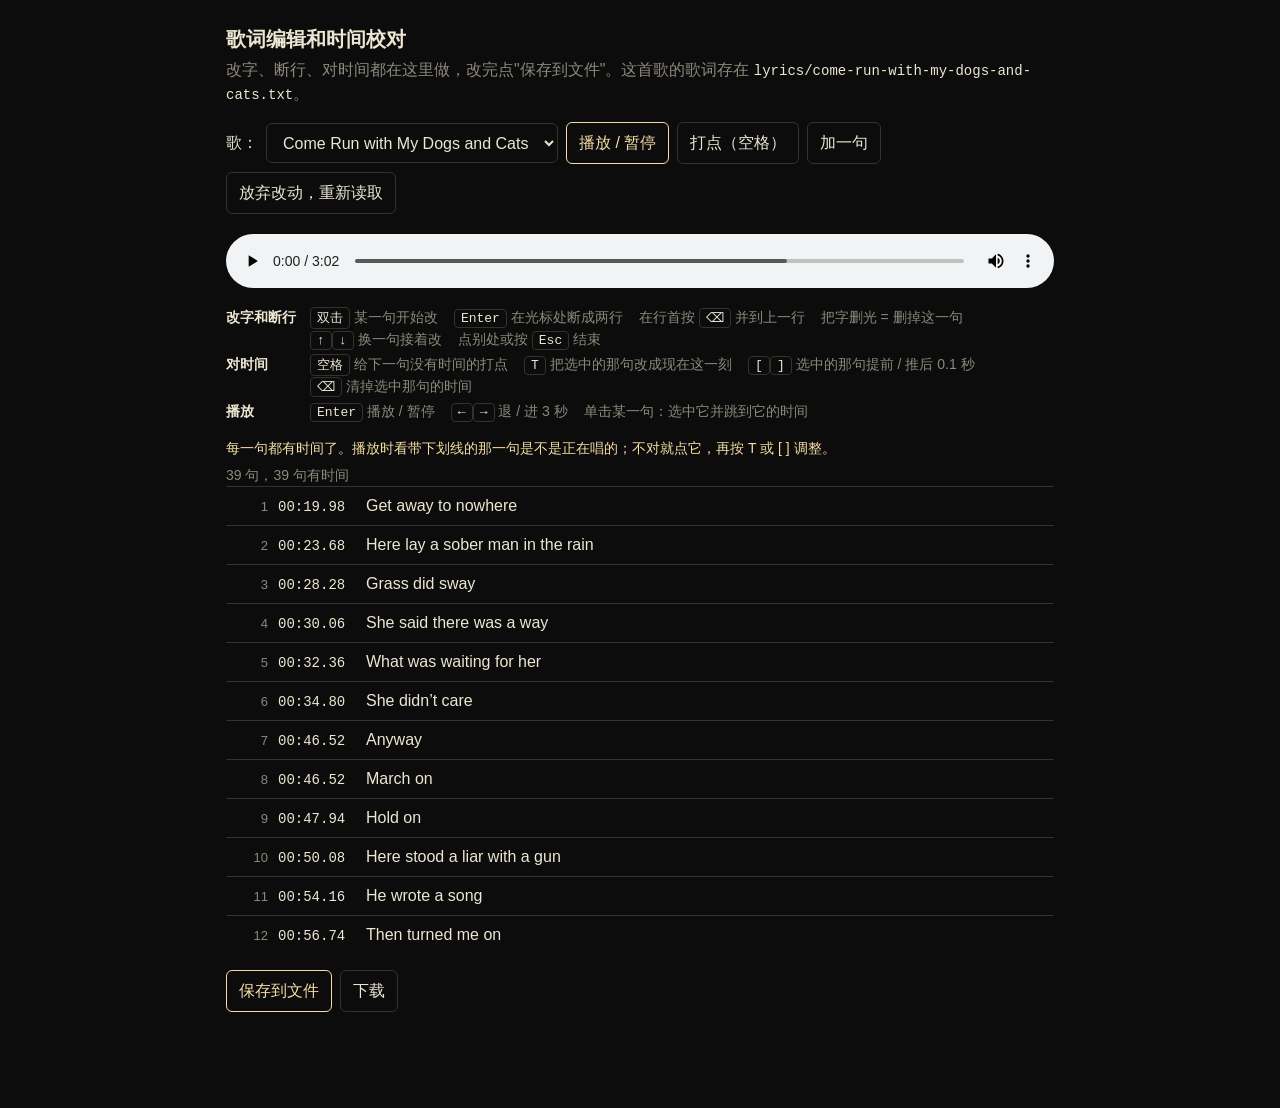
==== commit 28adea6b: "Underline the line being sung in the timing tool Bold was hard to tell apart from the other lines in" ====
--- a/tools/timing.html
+++ b/tools/timing.html
@@ -30,7 +30,7 @@
   li.done .t { color: var(--ink); }
   li.next { background: #1b1a16; }
   li.next .x { color: var(--hot); }
-  li.playing .x { font-weight: 600; }
+  li.playing span.x { text-decoration: underline; text-decoration-thickness: 2px; text-underline-offset: 5px; }
   li.sel { outline: 1px solid var(--hot); outline-offset: -1px; }
   li input.x { font: inherit; color: var(--ink); background: #1b1a16; border: 1px solid var(--hot); border-radius: 4px; padding: 2px 6px; margin: -3px 0; width: 100%; outline: none; }
   #note { color: var(--hot); font-size: 14px; min-height: 21px; margin-bottom: 6px; }
@@ -281,7 +281,7 @@
   const missing = lines.filter((l) => l.t == null).length;
   $('#note').textContent = !lines.length ? '这首歌还没有歌词。点"加一句"开始写，写完一句按 Enter 接着写下一句。'
     : missing ? `有 ${missing} 句还没有时间。放歌，唱到那一句的开头时按空格。`
-    : '每一句都有时间了。播放时看加粗的那一句是不是正在唱的；不对就点它，再按 T 或 [ ] 调整。';
+    : '每一句都有时间了。播放时看带下划线的那一句是不是正在唱的；不对就点它，再按 T 或 [ ] 调整。';
   rebuild();
 }
 
